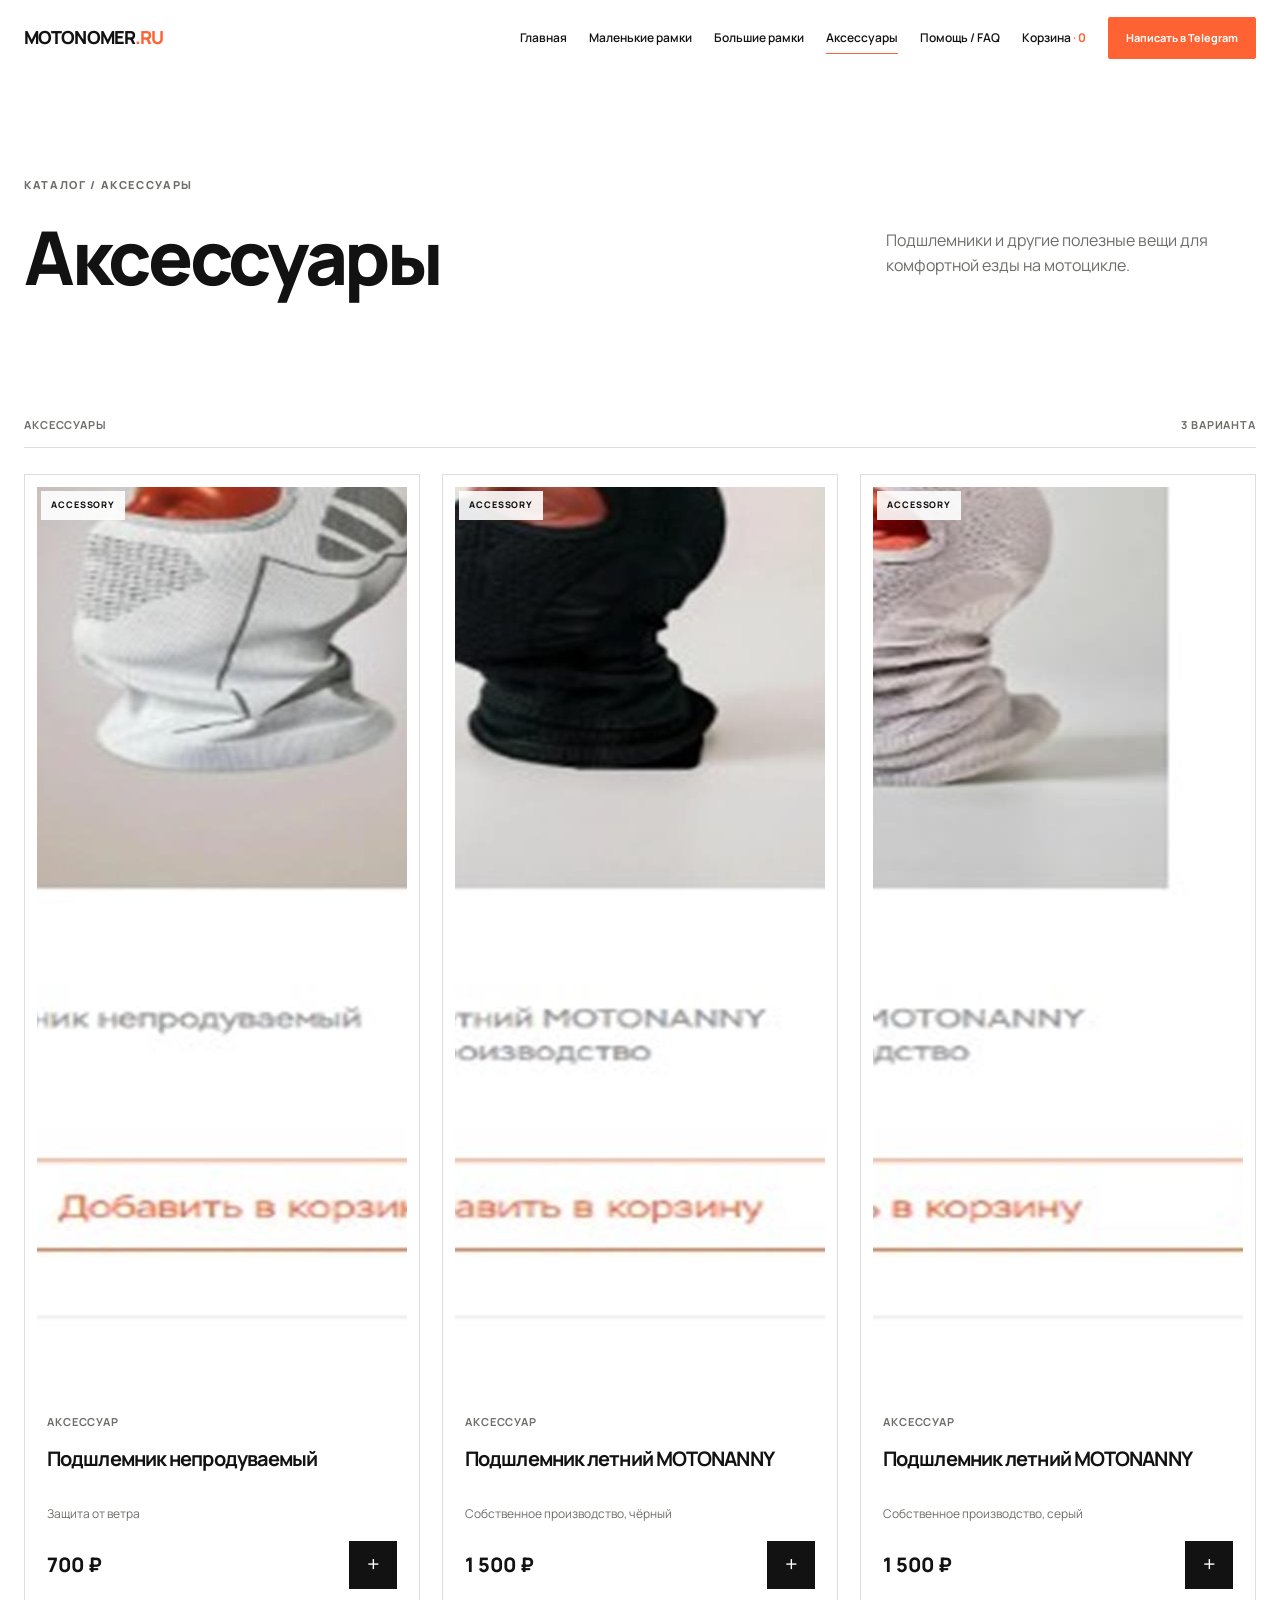
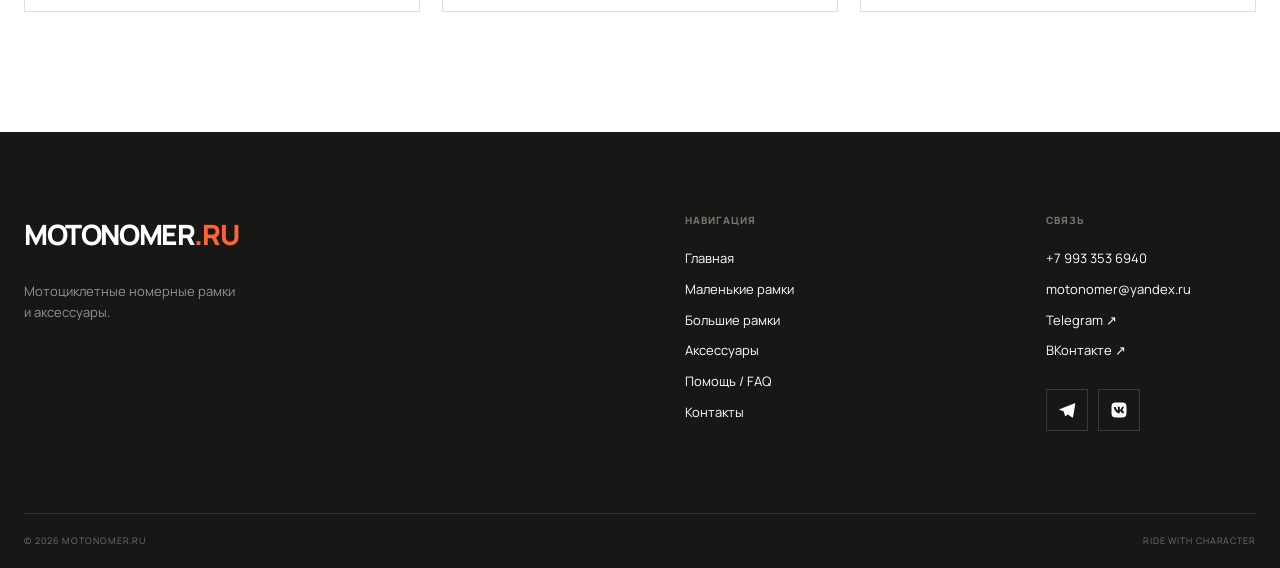
==== accessories.html @ c13fdf0e "first commit" ====
<!doctype html>
<html lang="ru">
<head>
  <meta charset="UTF-8">
  <meta name="viewport" content="width=device-width, initial-scale=1.0">
  <meta name="description" content="Мотоаксессуары MOTONOMER: подшлемники и другие товары для мотоциклиста.">
  <title>Аксессуары для мотоциклиста — MOTONOMER</title>
  <link rel="preconnect" href="https://fonts.googleapis.com">
  <link rel="preconnect" href="https://fonts.gstatic.com" crossorigin>
  <link href="https://fonts.googleapis.com/css2?family=Manrope:wght@400;500;600;700;800&display=swap" rel="stylesheet">
  <link rel="stylesheet" href="css/style.css">
  <script src="js/main.js" defer></script><script src="js/cart.js" defer></script>
</head>
<body data-page="accessories">
  <header class="site-header">
    <div class="container header-inner">
      <a class="logo" href="index.html">MOTONOMER<span>.RU</span></a>
      <button class="menu-toggle" type="button" aria-label="Открыть меню" aria-expanded="false"><span></span><span></span></button>
      <nav class="main-nav" aria-label="Основная навигация">
        <a href="index.html">Главная</a><a href="small.html">Маленькие рамки</a><a href="large.html">Большие рамки</a><a class="active" href="accessories.html">Аксессуары</a><a href="faq.html">Помощь / FAQ</a>
        <a class="cart-link" href="cart.html">Корзина <span>· <b data-cart-count>0</b></span></a>
        <a class="button button-small button-accent" href="#" data-telegram>Написать в Telegram</a>
      </nav>
    </div>
  </header>
  <main>
    <section class="page-hero">
      <div class="container page-hero-inner reveal">
        <div><p class="eyebrow">КАТАЛОГ / АКСЕССУАРЫ</p><h1>Аксессуары</h1></div>
        <p class="page-hero-text">Подшлемники и другие полезные вещи для комфортной езды на мотоцикле.</p>
      </div>
    </section>
    <section class="catalog-section">
      <div class="container">
        <div class="catalog-toolbar"><span>Аксессуары</span><span>3 варианта</span></div>
        <div class="product-grid" data-products="accessories"></div>
      </div>
    </section>
  </main>
  <footer class="site-footer">
    <div class="container footer-top">
      <div><a class="logo logo-light" href="index.html">MOTONOMER<span>.RU</span></a><p>Мотоциклетные номерные рамки<br>и аксессуары.</p></div>
      <nav aria-label="Навигация в подвале"><p>Навигация</p><a href="index.html">Главная</a><a href="small.html">Маленькие рамки</a><a href="large.html">Большие рамки</a><a href="accessories.html">Аксессуары</a><a href="faq.html">Помощь / FAQ</a><a href="index.html#contacts">Контакты</a></nav>
      <div class="footer-contact">
        <p>Связь</p>
        <a href="tel:+79933536940">+7 993 353 6940</a>
        <a href="mailto:motonomer@yandex.ru">motonomer@yandex.ru</a>
        <a href="#" data-telegram>Telegram ↗</a>
        <a href="#" data-vk>ВКонтакте ↗</a>
        <div class="social-links">
          <a class="social-link" href="#" data-telegram aria-label="Telegram">
            <svg viewBox="0 0 24 24" aria-hidden="true"><path d="M21.5 3.3 2.8 10.6c-1.3.5-1.3 1.2-.2 1.5l4.8 1.5 1.9 5.8c.2.7.4 1 1.1.6l2.7-2.2 5.2 3.8c1 .6 1.7.3 1.9-.9L22.9 4.6c.3-1.3-.5-1.8-1.4-1.3Z"/></svg>
          </a>
          <a class="social-link" href="#" data-vk aria-label="ВКонтакте">
            <svg viewBox="0 0 24 24" aria-hidden="true"><path d="M15.07 2H8.93C3.33 2 2 3.33 2 8.93v6.14C2 20.67 3.33 22 8.93 22h6.14C20.67 22 22 20.67 22 15.07V8.93C22 3.33 20.67 2 15.07 2zm3.08 14.27h-1.48c-.56 0-.73-.44-1.74-1.47-.87-.86-1.25-.97-1.47-.97-.3 0-.39.09-.39.51v1.34c0 .36-.12.58-1.07.58-1.58 0-3.33-.96-4.56-2.74-1.85-2.61-2.36-4.57-2.36-4.97 0-.22.09-.42.51-.42h1.48c.38 0 .53.18.68.59.74 2.14 1.98 4.02 2.49 4.02.19 0 .28-.09.28-.56V9.54c-.06-.98-.57-1.06-.57-1.41 0-.18.15-.36.39-.36h2.32c.32 0 .43.18.43.56v3.04c0 .32.14.43.23.43.19 0 .35-.11.7-.46 1.09-1.22 1.86-3.11 1.86-3.11.1-.22.28-.42.66-.42h1.48c.44 0 .54.23.44.56-.18.86-1.96 3.35-1.96 3.35-.16.25-.21.37 0 .65.15.21.64.63 1 .99.64.66 1.13 1.21 1.26 1.59.14.38-.07.58-.5.58z"/></svg>
          </a>
        </div>
      </div>
    </div>
    <div class="container footer-bottom"><span>© 2026 MOTONOMER.RU</span><span>RIDE WITH CHARACTER</span></div>
  </footer>
  <div class="toast" role="status" aria-live="polite">Товар добавлен в корзину</div>
</body>
</html>
---- css/style.css ----
:root {
  --bg: #fff;
  --surface: #f4f4f1;
  --surface-2: #ecece7;
  --text: #121212;
  --muted: #6d6d69;
  --accent: #ff6333;
  --accent-dark: #e84d1f;
  --border: #deded9;
  --dark: #171715;
  --radius-sm: 8px;
  --radius-md: 16px;
  --radius-lg: 28px;
  --container: 1240px;
  --shadow: 0 18px 55px rgba(16, 16, 14, .09);
}

* { box-sizing: border-box; }
html { scroll-behavior: smooth; }
body {
  margin: 0;
  min-width: 320px;
  overflow-x: hidden;
  color: var(--text);
  background: var(--bg);
  font-family: "Manrope", Arial, sans-serif;
  font-size: 16px;
  line-height: 1.6;
  -webkit-font-smoothing: antialiased;
}
body.menu-open { overflow: hidden; }
img { display: block; max-width: 100%; }
a { color: inherit; text-decoration: none; }
button, input { font: inherit; }
button { color: inherit; }
.container { width: min(calc(100% - 48px), var(--container)); margin-inline: auto; }
.section { padding: 112px 0; }
.eyebrow {
  margin: 0 0 24px;
  color: var(--muted);
  font-size: 11px;
  font-weight: 800;
  letter-spacing: .15em;
  text-transform: uppercase;
}
h1, h2, h3, p { margin-top: 0; }
h1, h2, h3 { line-height: 1.04; letter-spacing: -.045em; }
h1 { margin-bottom: 28px; font-size: clamp(48px, 5.8vw, 84px); font-weight: 800; }
h1 span { color: var(--accent); }
h2 { margin-bottom: 20px; font-size: clamp(38px, 4.3vw, 64px); font-weight: 800; }
h3 { font-size: 24px; }
.button-row { display: flex; flex-wrap: wrap; gap: 12px; margin-top: 38px; }
.button {
  display: inline-flex;
  min-height: 54px;
  align-items: center;
  justify-content: center;
  gap: 32px;
  padding: 14px 24px;
  border: 1px solid var(--text);
  border-radius: 2px;
  background: var(--text);
  color: #fff;
  font-size: 13px;
  font-weight: 700;
  transition: color .25s, background .25s, border-color .25s, transform .25s;
}
.button:hover { transform: translateY(-2px); }
.button-accent { border-color: var(--accent); background: var(--accent); }
.button-accent:hover { border-color: var(--accent-dark); background: var(--accent-dark); }
.button-ghost { border-color: var(--border); background: transparent; color: var(--text); }
.button-ghost:hover { border-color: var(--text); }
.button-small { min-height: 42px; padding: 10px 17px; font-size: 11px; }
.text-link {
  display: inline-block;
  padding-bottom: 4px;
  border-bottom: 1px solid currentColor;
  font-size: 13px;
  font-weight: 700;
}

/* Header */
.site-header {
  position: sticky;
  z-index: 100;
  top: 0;
  height: 76px;
  border-bottom: 1px solid transparent;
  transition: background .25s, border-color .25s, backdrop-filter .25s;
}
.site-header.scrolled {
  border-color: rgba(18,18,18,.08);
  background: rgba(255,255,255,.86);
  backdrop-filter: blur(16px);
}
.header-inner { display: flex; height: 100%; align-items: center; justify-content: space-between; }
.logo { font-size: 18px; font-weight: 800; letter-spacing: -.05em; white-space: nowrap; }
.logo span { color: var(--accent); }
.main-nav { display: flex; align-items: center; gap: 22px; }
.main-nav > a:not(.button) { position: relative; font-size: 12px; font-weight: 600; }
.main-nav > a:not(.button)::after {
  position: absolute;
  right: 0;
  bottom: -7px;
  left: 0;
  height: 1px;
  background: var(--accent);
  content: "";
  transform: scaleX(0);
  transform-origin: right;
  transition: transform .25s;
}
.main-nav > a:hover::after, .main-nav > a.active::after { transform: scaleX(1); transform-origin: left; }
.cart-link span { color: var(--accent); }
.menu-toggle { display: none; padding: 8px 0; border: 0; background: none; }
.menu-toggle span { display: block; width: 25px; height: 2px; margin: 5px 0; background: var(--text); transition: transform .25s; }

/* Hero */
.hero { min-height: calc(100vh - 76px); padding-top: 48px; display: flex; align-items: center; }
.hero-grid { display: grid; align-items: center; grid-template-columns: .94fr 1.06fr; gap: 7vw; }
.hero-copy { padding-bottom: 28px; }
.hero-lead { max-width: 590px; color: var(--muted); font-size: 18px; line-height: 1.7; }
.hero-visual { position: relative; }
.hero-image-wrap { position: relative; overflow: hidden; background: var(--surface); }
.hero-image-wrap::before {
  position: absolute; z-index: 1; inset: 18px;
  border: 1px solid rgba(18,18,18,.18); content: ""; pointer-events: none;
}
.hero-image-wrap img { width: 100%; aspect-ratio: 1; object-fit: cover; filter: saturate(.78) contrast(1.02); }
.hero-spec {
  position: absolute; z-index: 2; padding: 7px 10px;
  background: rgba(255,255,255,.9); font-size: 9px; font-weight: 800; letter-spacing: .12em;
}
.spec-top { top: 34px; left: 34px; }
.spec-bottom { right: 34px; bottom: 34px; left: 34px; display: flex; justify-content: space-between; }
.vertical-note {
  position: absolute; right: -27px; bottom: 0; margin: 0;
  color: var(--muted); font-size: 8px; font-weight: 700; letter-spacing: .2em;
  transform: rotate(-90deg) translateX(100%); transform-origin: right bottom;
}

/* Sections */
.section-heading { margin-bottom: 52px; }
.section-heading h2 { margin-bottom: 12px; }
.section-heading > p:last-child, .section-heading-row > div > p:last-child { color: var(--muted); }
.section-heading-row { display: flex; align-items: end; justify-content: space-between; }
.categories { background: var(--surface); }
.category-grid { display: grid; grid-template-columns: 1fr 1fr; gap: 18px; }
.category-card {
  position: relative; min-height: 590px; overflow: hidden; background: #e5e5df;
  transition: box-shadow .3s, transform .3s;
}
.category-card:hover { box-shadow: var(--shadow); transform: translateY(-5px); }
.category-card img {
  position: absolute; right: -4%; bottom: -8%; width: 73%;
  mix-blend-mode: multiply; transition: transform .45s ease;
}
.category-card:hover img { transform: scale(1.035) rotate(-1deg); }
.category-content { position: relative; z-index: 2; padding: 42px; }
.category-content p { margin-bottom: 16px; color: var(--muted); font-size: 12px; }
.category-content h3 { margin-bottom: 5px; font-size: clamp(36px, 4vw, 56px); }
.category-content strong { display: block; font-size: 16px; }
.category-content .text-link { margin-top: 34px; }
.category-card-dark { background: #262623; color: #fff; }
.category-card-dark img { filter: brightness(.8) contrast(1.12); mix-blend-mode: screen; }
.category-card-dark .category-content p { color: #aaa; }

.product-grid { display: grid; grid-template-columns: repeat(3, 1fr); gap: 22px; }
.product-card {
  position: relative; overflow: hidden; border: 1px solid var(--border); background: #fff;
  transition: box-shadow .28s, transform .28s;
}
.product-card:hover { box-shadow: var(--shadow); transform: translateY(-6px); }
.product-badge {
  position: absolute; z-index: 2; top: 16px; left: 16px; padding: 7px 10px;
  background: rgba(255,255,255,.9); font-size: 9px; font-weight: 800; letter-spacing: .1em;
}
.product-image { overflow: hidden; margin: 12px; background: var(--surface); }
.product-image img {
  width: 100%; aspect-ratio: 1; object-fit: cover; transition: transform .4s ease;
}
.product-card:hover .product-image img { transform: scale(1.035); }
.product-info { padding: 14px 22px 22px; }
.product-meta { margin-bottom: 18px; color: var(--muted); font-size: 11px; font-weight: 700; letter-spacing: .08em; text-transform: uppercase; }
.product-info h3 { min-height: 48px; margin-bottom: 8px; font-size: 20px; }
.product-detail { margin: 0 0 18px; color: var(--muted); font-size: 12px; line-height: 1.5; }
.product-buy { display: flex; align-items: center; justify-content: space-between; gap: 14px; }
.product-price { font-size: 20px; font-weight: 800; }
.add-to-cart {
  width: 48px; height: 48px; border: 1px solid var(--text); background: var(--text); color: #fff;
  cursor: pointer; font-size: 22px; transition: background .2s, border-color .2s, transform .2s;
}
.add-to-cart:hover { border-color: var(--accent); background: var(--accent); transform: rotate(90deg); }

.custom-section { padding-top: 40px; }
.accessories-section { background: var(--surface); }
.custom-panel {
  display: grid; min-height: 630px; overflow: hidden; background: var(--surface);
  grid-template-columns: .9fr 1.1fr;
}
.custom-copy { display: flex; align-items: flex-start; justify-content: center; flex-direction: column; padding: 7vw; }
.custom-copy p:not(.eyebrow) { max-width: 480px; margin-bottom: 32px; color: var(--muted); font-size: 17px; }
.custom-image { position: relative; overflow: hidden; background: #ddd; }
.custom-image img { width: 100%; height: 100%; object-fit: cover; filter: grayscale(.1) contrast(1.05); }
.custom-image span {
  position: absolute; right: 28px; bottom: 20px; color: rgba(255,255,255,.8);
  font-size: clamp(50px, 7vw, 100px); font-weight: 800; line-height: .75; letter-spacing: -.08em; text-align: right;
}
.editorial-section { padding: 160px 0; }
.editorial-grid { display: grid; grid-template-columns: .36fr 1fr; }
.editorial-grid h2 { font-size: clamp(50px, 7vw, 96px); }
.editorial-grid div > p { max-width: 650px; margin: 34px 0 0 auto; color: var(--muted); font-size: 19px; line-height: 1.8; }
.benefits { border-top: 1px solid var(--border); }
.benefit-grid { display: grid; border-top: 1px solid var(--border); grid-template-columns: repeat(4, 1fr); }
.benefit { min-height: 230px; padding: 28px 22px; border-right: 1px solid var(--border); }
.benefit:first-child { border-left: 1px solid var(--border); }
.benefit span { color: var(--accent); font-size: 10px; font-weight: 800; }
.benefit h3 { margin: 68px 0 10px; font-size: 18px; }
.benefit p { margin: 0; color: var(--muted); font-size: 13px; }

/* Catalog pages */
.page-hero { padding: 100px 0 76px; }
.page-hero-inner { display: grid; grid-template-columns: 1fr .45fr; gap: 40px; align-items: end; }
.page-hero h1 { margin: 0; }
.page-hero h1 span { display: block; margin-top: 15px; font-size: .27em; letter-spacing: .04em; }
.page-hero-text { color: var(--muted); font-size: 16px; }
.catalog-section { padding: 45px 0 120px; }
.catalog-toolbar {
  display: flex; align-items: center; justify-content: space-between;
  margin-bottom: 26px; padding-bottom: 14px; border-bottom: 1px solid var(--border);
  color: var(--muted); font-size: 11px; font-weight: 700; letter-spacing: .08em; text-transform: uppercase;
}

/* FAQ */
.faq-layout { display: grid; grid-template-columns: .42fr 1fr; gap: 8vw; padding: 40px 0 130px; }
.faq-aside { color: var(--muted); font-size: 14px; }
.faq-aside a { color: var(--text); font-weight: 700; border-bottom: 1px solid; }
.accordion { border-top: 1px solid var(--border); }
.accordion-item { border-bottom: 1px solid var(--border); }
.accordion-button {
  display: flex; width: 100%; align-items: center; justify-content: space-between;
  padding: 27px 0; border: 0; background: none; cursor: pointer;
  font-size: 17px; font-weight: 700; text-align: left;
}
.accordion-icon { font-size: 25px; font-weight: 400; transition: transform .3s; }
.accordion-item.open .accordion-icon { transform: rotate(45deg); }
.accordion-content { display: grid; grid-template-rows: 0fr; transition: grid-template-rows .35s ease; }
.accordion-item.open .accordion-content { grid-template-rows: 1fr; }
.accordion-content > div { overflow: hidden; }
.accordion-content p { max-width: 650px; margin: 0; padding: 0 45px 28px 0; color: var(--muted); }

/* Cart */
.cart-layout { display: grid; grid-template-columns: 1fr 390px; gap: 70px; padding: 40px 0 130px; }
.cart-items { border-top: 1px solid var(--border); }
.cart-item { display: grid; grid-template-columns: 120px 1fr auto; gap: 25px; padding: 22px 0; border-bottom: 1px solid var(--border); }
.cart-item img { width: 120px; height: 120px; object-fit: cover; background: var(--surface); }
.cart-item-info { display: flex; justify-content: center; flex-direction: column; }
.cart-item-info h3 { margin-bottom: 8px; font-size: 18px; }
.cart-item-info p { margin: 0; color: var(--muted); font-size: 12px; }
.cart-item-actions { display: flex; align-items: center; gap: 22px; }
.quantity { display: flex; align-items: center; border: 1px solid var(--border); }
.quantity button { width: 34px; height: 38px; border: 0; background: none; cursor: pointer; }
.quantity span { min-width: 25px; font-size: 13px; font-weight: 700; text-align: center; }
.item-total { min-width: 80px; font-weight: 800; text-align: right; }
.remove-item { border: 0; background: none; color: var(--muted); cursor: pointer; font-size: 18px; }
.order-summary { position: sticky; top: 105px; align-self: start; padding: 32px; background: var(--surface); }
.order-summary h2 { font-size: 27px; }
.summary-line { display: flex; justify-content: space-between; padding: 15px 0; border-bottom: 1px solid var(--border); font-size: 14px; }
.summary-total { margin: 10px 0 25px; padding-top: 24px; border: 0; font-size: 20px; font-weight: 800; }
.order-summary .button { width: 100%; }
.order-note { margin: 16px 0 0; color: var(--muted); font-size: 11px; }
.empty-cart { padding: 75px 0; text-align: center; }
.empty-cart h2 { font-size: 34px; }
.empty-cart p { margin-bottom: 30px; color: var(--muted); }

/* Checkout modal */
.checkout-modal {
  position: fixed;
  z-index: 300;
  inset: 0;
  display: grid;
  place-items: center;
  padding: 24px;
}
.checkout-modal[hidden] { display: none; }
body.checkout-open { overflow: hidden; }
.checkout-overlay {
  position: absolute;
  inset: 0;
  background: rgba(18, 18, 18, .45);
  backdrop-filter: blur(4px);
}
.checkout-dialog {
  position: relative;
  z-index: 1;
  width: min(100%, 560px);
  max-height: calc(100vh - 48px);
  overflow: auto;
  padding: 34px 32px 28px;
  background: #fff;
  box-shadow: var(--shadow);
}
.checkout-close {
  position: absolute;
  top: 18px;
  right: 18px;
  width: 36px;
  height: 36px;
  border: 0;
  background: none;
  color: var(--muted);
  cursor: pointer;
  font-size: 28px;
  line-height: 1;
}
.checkout-dialog h2 {
  margin-bottom: 24px;
  font-size: 34px;
}
.checkout-items { border-top: 1px solid var(--border); }
.checkout-item {
  display: grid;
  grid-template-columns: 72px 1fr;
  gap: 16px;
  padding: 18px 0;
  border-bottom: 1px solid var(--border);
}
.checkout-item img {
  width: 72px;
  height: 72px;
  object-fit: cover;
  background: var(--surface);
}
.checkout-item-info h3 {
  margin-bottom: 6px;
  font-size: 15px;
  line-height: 1.3;
}
.checkout-item-info p {
  margin: 0;
  color: var(--muted);
  font-size: 12px;
}
.checkout-item-actions {
  grid-column: 1 / -1;
  display: flex;
  align-items: center;
  justify-content: space-between;
  gap: 16px;
}
.checkout-total {
  display: flex;
  justify-content: space-between;
  padding: 20px 0 24px;
  font-size: 20px;
  font-weight: 800;
}
.checkout-form { display: grid; gap: 14px; }
.field input {
  width: 100%;
  min-height: 52px;
  padding: 14px 16px;
  border: 1px solid var(--border);
  border-radius: var(--radius-sm);
  background: #fff;
  color: var(--text);
  font-size: 15px;
}
.field input:focus {
  outline: none;
  border-color: var(--text);
}
.delivery-fieldset {
  margin: 8px 0 0;
  padding: 0;
  border: 0;
}
.delivery-fieldset legend {
  margin-bottom: 12px;
  font-size: 15px;
  font-weight: 700;
}
.radio-option {
  display: flex;
  align-items: center;
  gap: 10px;
  margin-bottom: 10px;
  color: var(--text);
  font-size: 14px;
  cursor: pointer;
}
.radio-option input {
  width: 18px;
  height: 18px;
  margin: 0;
  accent-color: var(--accent);
}
.checkout-submit { width: 100%; margin-top: 8px; }
.checkout-legal {
  margin: 0;
  color: var(--muted);
  font-size: 11px;
  line-height: 1.5;
  text-align: center;
}
.visually-hidden {
  position: absolute;
  width: 1px;
  height: 1px;
  padding: 0;
  margin: -1px;
  overflow: hidden;
  clip: rect(0, 0, 0, 0);
  white-space: nowrap;
  border: 0;
}

/* Contacts */
.contacts-section { padding: 0; }
.contacts-map-wrap {
  position: relative;
  min-height: 520px;
  background: var(--surface);
}
.contacts-map-wrap iframe {
  display: block;
  width: 100%;
  min-height: 520px;
  border: 0;
}
.contacts-card {
  position: absolute;
  z-index: 2;
  top: 50%;
  left: max(24px, calc((100% - var(--container)) / 2));
  width: min(360px, calc(100% - 48px));
  padding: 34px 32px;
  background: #fff;
  box-shadow: var(--shadow);
  transform: translateY(-50%);
}
.contacts-card h2 {
  margin-bottom: 22px;
  font-size: 32px;
}
.contacts-list {
  margin: 0 0 24px;
  padding: 0;
  list-style: none;
}
.contacts-list li {
  margin-bottom: 12px;
  color: var(--muted);
  font-size: 15px;
  line-height: 1.5;
}
.contacts-list a {
  color: var(--text);
  font-weight: 600;
  transition: color .2s;
}
.contacts-list a:hover { color: var(--accent); }
.contacts-map-link { color: var(--text); }
.social-links {
  display: flex;
  gap: 10px;
  margin-top: 22px;
}
.social-link {
  display: inline-flex;
  width: 42px;
  height: 42px;
  align-items: center;
  justify-content: center;
  border: 1px solid var(--border);
  color: var(--text);
  transition: background .2s, border-color .2s, color .2s;
}
.social-link svg { display: block; width: 18px; height: 18px; fill: currentColor; transition: fill .2s; }
.social-link:hover {
  border-color: var(--accent);
  background: var(--accent);
  color: #fff;
}
.social-link:hover svg { fill: #fff; }
.footer-contact {
  display: flex;
  flex-direction: column;
  align-items: flex-start;
}
.footer-contact .social-links { margin-top: 18px; }
.footer-contact .social-link {
  margin-bottom: 0;
  border-color: #3a3a37;
  color: #fff;
}
.footer-contact .social-link svg { fill: #fff; }
.footer-top .social-link:hover {
  border-color: var(--accent);
  background: var(--accent);
  color: #fff;
}
.footer-top .social-link:hover svg { fill: #fff; }

/* Footer and feedback */
.site-footer { padding: 80px 0 20px; background: var(--dark); color: #fff; }
.footer-top { display: grid; grid-template-columns: 1fr .5fr .35fr; gap: 60px; padding-bottom: 80px; }
.logo-light { font-size: 28px; }
.footer-top > div:first-child p { margin: 24px 0 0; color: #92928f; font-size: 13px; }
.footer-top nav { display: flex; flex-direction: column; align-items: flex-start; }
.footer-top nav p, .footer-contact p { margin-bottom: 20px; color: #73736f; font-size: 10px; font-weight: 800; letter-spacing: .1em; text-transform: uppercase; }
.footer-top nav a, .footer-contact a { margin-bottom: 10px; font-size: 13px; }
.footer-top a:hover { color: var(--accent); }
.footer-bottom { display: flex; justify-content: space-between; padding-top: 20px; border-top: 1px solid #333330; color: #71716e; font-size: 9px; letter-spacing: .1em; }
.toast {
  position: fixed; z-index: 200; right: 24px; bottom: 24px; padding: 15px 20px;
  background: var(--text); color: #fff; font-size: 12px; font-weight: 700;
  opacity: 0; pointer-events: none; transform: translateY(20px);
  transition: opacity .25s, transform .25s;
}
.toast.show { opacity: 1; transform: translateY(0); }
.reveal { opacity: 0; transform: translateY(24px); transition: opacity .7s ease, transform .7s ease; }
.reveal.visible { opacity: 1; transform: none; }

@media (max-width: 1200px) {
  .main-nav { gap: 16px; }
}

@media (max-width: 1080px) {
  .main-nav { gap: 14px; }
  .main-nav .button { display: none; }
  .hero-grid { gap: 4vw; }
  .category-card { min-height: 510px; }
  .product-grid { grid-template-columns: repeat(2, 1fr); }
  .benefit-grid { grid-template-columns: repeat(2, 1fr); }
  .benefit:nth-child(3) { border-left: 1px solid var(--border); }
  .cart-layout { grid-template-columns: 1fr 320px; gap: 35px; }
}

@media (max-width: 760px) {
  .container { width: min(calc(100% - 32px), var(--container)); }
  .section { padding: 78px 0; }
  .site-header { height: 66px; }
  .menu-toggle { position: relative; z-index: 102; display: block; }
  .menu-open .menu-toggle span:first-child { transform: translateY(3.5px) rotate(45deg); }
  .menu-open .menu-toggle span:last-child { transform: translateY(-3.5px) rotate(-45deg); }
  .main-nav {
    position: fixed; z-index: 101; inset: 0; display: flex; align-items: flex-start; justify-content: center;
    flex-direction: column; gap: 4px; padding: 90px 24px 30px;
    background: #fff; opacity: 0; pointer-events: none; transform: translateY(-12px);
    transition: opacity .25s, transform .25s;
  }
  .menu-open .main-nav { opacity: 1; pointer-events: auto; transform: none; }
  .main-nav > a:not(.button) { width: 100%; padding: 13px 0; border-bottom: 1px solid var(--border); font-size: 20px; }
  .main-nav > a:not(.button)::after { display: none; }
  .main-nav .button { display: inline-flex; width: 100%; margin-top: 18px; }
  .hero { min-height: auto; padding: 74px 0 80px; }
  .hero-grid { grid-template-columns: 1fr; gap: 58px; }
  h1 { font-size: clamp(43px, 13vw, 64px); }
  .hero-lead { font-size: 16px; }
  .hero-copy .button { flex-grow: 1; }
  .vertical-note { display: none; }
  .category-grid { grid-template-columns: 1fr; }
  .category-card { min-height: 470px; }
  .category-content { padding: 30px; }
  .category-card img { width: 78%; }
  .section-heading { margin-bottom: 35px; }
  .desktop-link { display: none; }
  .product-grid { grid-template-columns: 1fr; }
  .custom-section { padding-top: 20px; }
  .custom-panel { grid-template-columns: 1fr; }
  .custom-copy { padding: 50px 28px; }
  .custom-image { min-height: 380px; }
  .editorial-section { padding: 100px 0; }
  .editorial-grid { grid-template-columns: 1fr; }
  .editorial-grid h2 { font-size: 52px; }
  .editorial-grid div > p { margin-top: 25px; font-size: 16px; }
  .benefit-grid { grid-template-columns: 1fr; }
  .benefit { min-height: 190px; border-left: 1px solid var(--border); }
  .benefit h3 { margin-top: 45px; }
  .page-hero { padding: 75px 0 45px; }
  .page-hero-inner { grid-template-columns: 1fr; gap: 25px; }
  .page-hero h1 { font-size: 54px; }
  .catalog-section { padding-top: 30px; }
  .faq-layout { grid-template-columns: 1fr; padding-bottom: 90px; }
  .faq-aside { margin-bottom: 20px; }
  .accordion-button { font-size: 15px; }
  .cart-layout { grid-template-columns: 1fr; padding-bottom: 90px; }
  .cart-item { grid-template-columns: 90px 1fr; }
  .cart-item img { width: 90px; height: 90px; }
  .cart-item-actions { grid-column: 1 / -1; justify-content: space-between; }
  .order-summary { position: static; }
  .checkout-dialog { padding: 28px 20px 22px; }
  .checkout-dialog h2 { font-size: 28px; }
  .footer-top { grid-template-columns: 1fr 1fr; gap: 50px 30px; }
  .footer-top > div:first-child { grid-column: 1 / -1; }
  .contacts-map-wrap { min-height: 680px; }
  .contacts-map-wrap iframe { min-height: 680px; }
  .contacts-card {
    top: auto;
    right: 24px;
    bottom: 24px;
    left: 24px;
    width: auto;
    transform: none;
  }
}

@media (max-width: 420px) {
  .container { width: min(calc(100% - 24px), var(--container)); }
  h1 { font-size: 42px; }
  h2 { font-size: 37px; }
  .button-row { flex-direction: column; }
  .button-row .button { width: 100%; }
  .hero-spec { font-size: 7px; }
  .category-card { min-height: 430px; }
  .category-content h3 { font-size: 38px; }
  .product-info { padding-inline: 18px; }
  .footer-top { grid-template-columns: 1fr; }
  .footer-top > div:first-child { grid-column: auto; }
  .footer-bottom { gap: 16px; flex-direction: column; }
  .contacts-card { padding: 24px 20px; }
  .contacts-card h2 { font-size: 26px; }
}

@media (prefers-reduced-motion: reduce) {
  html { scroll-behavior: auto; }
  *, *::before, *::after { scroll-behavior: auto !important; transition-duration: .01ms !important; animation-duration: .01ms !important; }
  .reveal { opacity: 1; transform: none; }
}
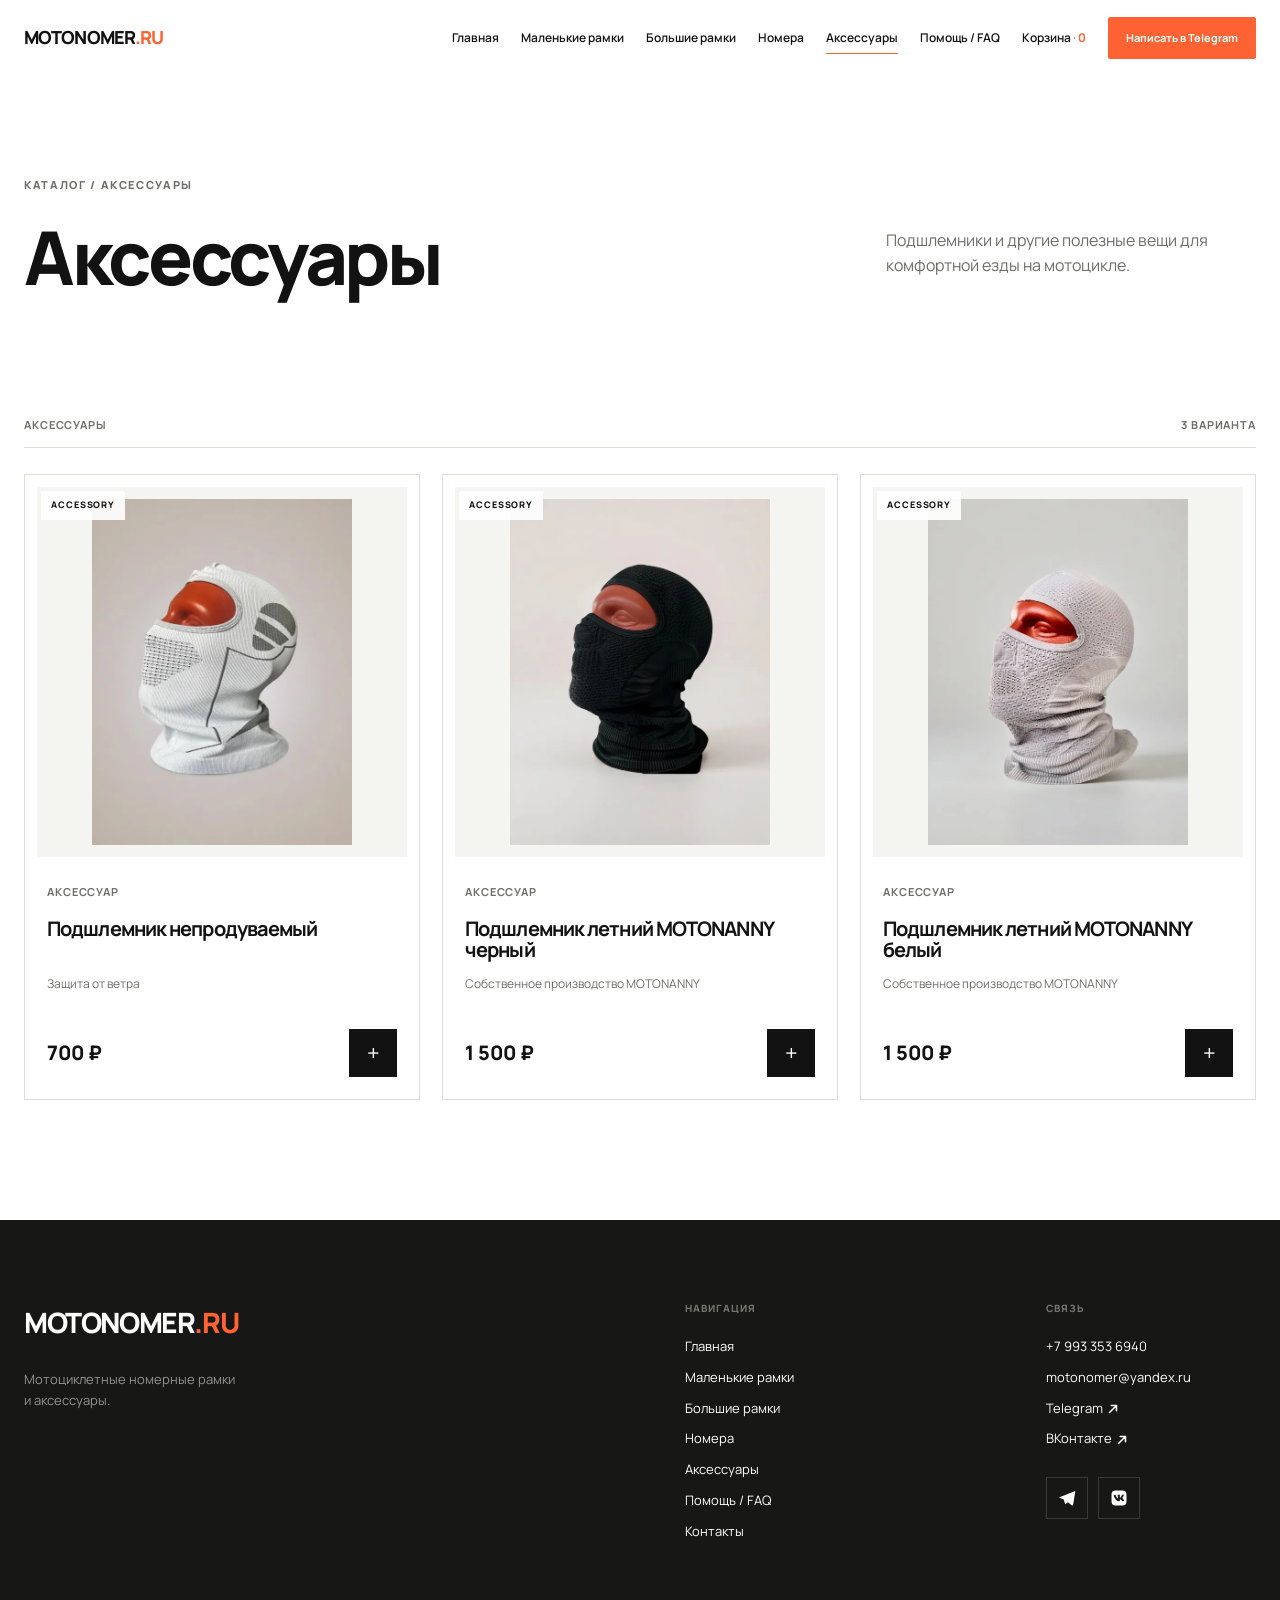
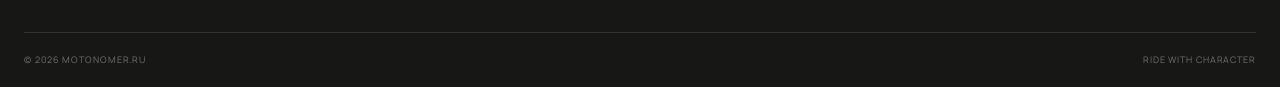
==== commit 2add9c64: "добавление каталога" ====
--- a/accessories.html
+++ b/accessories.html
@@ -5,11 +5,15 @@
   <meta name="viewport" content="width=device-width, initial-scale=1.0">
   <meta name="description" content="Мотоаксессуары MOTONOMER: подшлемники и другие товары для мотоциклиста.">
   <title>Аксессуары для мотоциклиста — MOTONOMER</title>
+  <link rel="icon" href="favicon.svg" type="image/svg+xml">
+  <link rel="icon" href="favicon-32.png" sizes="32x32" type="image/png">
+  <link rel="icon" href="favicon-16.png" sizes="16x16" type="image/png">
+  <link rel="apple-touch-icon" href="apple-touch-icon.png">
   <link rel="preconnect" href="https://fonts.googleapis.com">
   <link rel="preconnect" href="https://fonts.gstatic.com" crossorigin>
   <link href="https://fonts.googleapis.com/css2?family=Manrope:wght@400;500;600;700;800&display=swap" rel="stylesheet">
   <link rel="stylesheet" href="css/style.css">
-  <script src="js/main.js" defer></script><script src="js/cart.js" defer></script>
+  <script src="js/products.js" defer></script><script src="js/main.js" defer></script><script src="js/cart.js" defer></script>
 </head>
 <body data-page="accessories">
   <header class="site-header">
@@ -17,7 +21,7 @@
       <a class="logo" href="index.html">MOTONOMER<span>.RU</span></a>
       <button class="menu-toggle" type="button" aria-label="Открыть меню" aria-expanded="false"><span></span><span></span></button>
       <nav class="main-nav" aria-label="Основная навигация">
-        <a href="index.html">Главная</a><a href="small.html">Маленькие рамки</a><a href="large.html">Большие рамки</a><a class="active" href="accessories.html">Аксессуары</a><a href="faq.html">Помощь / FAQ</a>
+        <a href="index.html">Главная</a><a href="small.html">Маленькие рамки</a><a href="large.html">Большие рамки</a><a href="plates.html">Номера</a><a class="active" href="accessories.html">Аксессуары</a><a href="faq.html">Помощь / FAQ</a>
         <a class="cart-link" href="cart.html">Корзина <span>· <b data-cart-count>0</b></span></a>
         <a class="button button-small button-accent" href="#" data-telegram>Написать в Telegram</a>
       </nav>
@@ -40,13 +44,13 @@
   <footer class="site-footer">
     <div class="container footer-top">
       <div><a class="logo logo-light" href="index.html">MOTONOMER<span>.RU</span></a><p>Мотоциклетные номерные рамки<br>и аксессуары.</p></div>
-      <nav aria-label="Навигация в подвале"><p>Навигация</p><a href="index.html">Главная</a><a href="small.html">Маленькие рамки</a><a href="large.html">Большие рамки</a><a href="accessories.html">Аксессуары</a><a href="faq.html">Помощь / FAQ</a><a href="index.html#contacts">Контакты</a></nav>
+      <nav aria-label="Навигация в подвале"><p>Навигация</p><a href="index.html">Главная</a><a href="small.html">Маленькие рамки</a><a href="large.html">Большие рамки</a><a href="plates.html">Номера</a><a href="accessories.html">Аксессуары</a><a href="faq.html">Помощь / FAQ</a><a href="index.html#contacts">Контакты</a></nav>
       <div class="footer-contact">
         <p>Связь</p>
         <a href="tel:+79933536940">+7 993 353 6940</a>
         <a href="mailto:motonomer@yandex.ru">motonomer@yandex.ru</a>
-        <a href="#" data-telegram>Telegram ↗</a>
-        <a href="#" data-vk>ВКонтакте ↗</a>
+        <a href="#" data-telegram>Telegram <svg class="icon-arrow" viewBox="0 0 16 16" aria-hidden="true"><path d="M4 12 12 4M6 4h6v6"/></svg></a>
+        <a href="#" data-vk>ВКонтакте <svg class="icon-arrow" viewBox="0 0 16 16" aria-hidden="true"><path d="M4 12 12 4M6 4h6v6"/></svg></a>
         <div class="social-links">
           <a class="social-link" href="#" data-telegram aria-label="Telegram">
             <svg viewBox="0 0 24 24" aria-hidden="true"><path d="M21.5 3.3 2.8 10.6c-1.3.5-1.3 1.2-.2 1.5l4.8 1.5 1.9 5.8c.2.7.4 1 1.1.6l2.7-2.2 5.2 3.8c1 .6 1.7.3 1.9-.9L22.9 4.6c.3-1.3-.5-1.8-1.4-1.3Z"/></svg>
--- a/css/style.css
+++ b/css/style.css
@@ -1,18 +1,26 @@
 :root {
-  --bg: #fff;
-  --surface: #f4f4f1;
+  --color-bg: #fff;
+  --color-surface: #f4f4f1;
+  --color-text: #121212;
+  --color-text-muted: #6d6d69;
+  --color-accent: #ff6333;
+  --color-border: #deded9;
+  --shadow-sm: 0 8px 24px rgba(16, 16, 14, .07);
+  --shadow-md: 0 18px 55px rgba(16, 16, 14, .09);
+  --bg: var(--color-bg);
+  --surface: var(--color-surface);
   --surface-2: #ecece7;
-  --text: #121212;
-  --muted: #6d6d69;
-  --accent: #ff6333;
+  --text: var(--color-text);
+  --muted: var(--color-text-muted);
+  --accent: var(--color-accent);
   --accent-dark: #e84d1f;
-  --border: #deded9;
+  --border: var(--color-border);
   --dark: #171715;
   --radius-sm: 8px;
   --radius-md: 16px;
   --radius-lg: 28px;
   --container: 1240px;
-  --shadow: 0 18px 55px rgba(16, 16, 14, .09);
+  --shadow: var(--shadow-md);
 }
 
 * { box-sizing: border-box; }
@@ -33,6 +41,10 @@
 a { color: inherit; text-decoration: none; }
 button, input { font: inherit; }
 button { color: inherit; }
+:where(a, button, input):focus-visible {
+  outline: 3px solid rgba(255, 99, 51, .38);
+  outline-offset: 4px;
+}
 .container { width: min(calc(100% - 48px), var(--container)); margin-inline: auto; }
 .section { padding: 112px 0; }
 .eyebrow {
@@ -71,6 +83,18 @@
 .button-ghost { border-color: var(--border); background: transparent; color: var(--text); }
 .button-ghost:hover { border-color: var(--text); }
 .button-small { min-height: 42px; padding: 10px 17px; font-size: 11px; }
+.icon-arrow {
+  width: 14px;
+  height: 14px;
+  flex: 0 0 14px;
+  fill: none;
+  stroke: currentColor;
+  stroke-width: 1.8;
+  stroke-linecap: round;
+  stroke-linejoin: round;
+  vertical-align: middle;
+}
+.button .icon-arrow { width: 16px; height: 16px; flex-basis: 16px; }
 .text-link {
   display: inline-block;
   padding-bottom: 4px;
@@ -165,7 +189,7 @@
 .category-card-dark img { filter: brightness(.8) contrast(1.12); mix-blend-mode: screen; }
 .category-card-dark .category-content p { color: #aaa; }
 
-.product-grid { display: grid; grid-template-columns: repeat(3, 1fr); gap: 22px; }
+.product-grid { display: grid; grid-template-columns: repeat(auto-fit, minmax(260px, 1fr)); gap: 22px; }
 .product-card {
   position: relative; overflow: hidden; border: 1px solid var(--border); background: #fff;
   transition: box-shadow .28s, transform .28s;
@@ -175,25 +199,84 @@
   position: absolute; z-index: 2; top: 16px; left: 16px; padding: 7px 10px;
   background: rgba(255,255,255,.9); font-size: 9px; font-weight: 800; letter-spacing: .1em;
 }
-.product-image { overflow: hidden; margin: 12px; background: var(--surface); }
+.product-image { overflow: hidden; margin: 12px; aspect-ratio: 1; background: var(--surface); }
 .product-image img {
-  width: 100%; aspect-ratio: 1; object-fit: cover; transition: transform .4s ease;
+  width: 100%; height: 100%; padding: 12px; object-fit: contain; transition: transform .4s ease;
 }
 .product-card:hover .product-image img { transform: scale(1.035); }
 .product-info { padding: 14px 22px 22px; }
 .product-meta { margin-bottom: 18px; color: var(--muted); font-size: 11px; font-weight: 700; letter-spacing: .08em; text-transform: uppercase; }
 .product-info h3 { min-height: 48px; margin-bottom: 8px; font-size: 20px; }
-.product-detail { margin: 0 0 18px; color: var(--muted); font-size: 12px; line-height: 1.5; }
+.product-detail { margin: 0 0 18px; color: var(--muted); font-size: 12px; line-height: 1.5; min-height: 36px; }
 .product-buy { display: flex; align-items: center; justify-content: space-between; gap: 14px; }
-.product-price { font-size: 20px; font-weight: 800; }
+.product-price { flex: 1 1 auto; min-width: 0; font-size: 20px; font-weight: 800; }
 .add-to-cart {
-  width: 48px; height: 48px; border: 1px solid var(--text); background: var(--text); color: #fff;
-  cursor: pointer; font-size: 22px; transition: background .2s, border-color .2s, transform .2s;
+  flex: 0 0 48px;
+  width: 48px;
+  min-width: 48px;
+  height: 48px;
+  min-height: 48px;
+  padding: 0;
+  border: 1px solid var(--text);
+  background: var(--text);
+  color: #fff;
+  appearance: none;
+  -webkit-appearance: none;
+  border-radius: 0;
+  cursor: pointer;
+  font-size: 22px;
+  line-height: 1;
+  text-align: center;
+  transition: background .2s, border-color .2s, transform .2s;
 }
 .add-to-cart:hover { border-color: var(--accent); background: var(--accent); transform: rotate(90deg); }
+.product-quantity {
+  display: inline-flex;
+  align-items: center;
+  gap: 6px;
+}
+.product-quantity-button {
+  flex: 0 0 40px;
+  width: 40px;
+  height: 40px;
+  min-width: 40px;
+  padding: 0;
+  border: 1px solid var(--border);
+  background: #fff;
+  color: var(--text);
+  appearance: none;
+  -webkit-appearance: none;
+  cursor: pointer;
+  font-size: 20px;
+  line-height: 1;
+  transition: border-color .2s, background .2s, color .2s, transform .2s;
+}
+.product-quantity-button:hover {
+  border-color: var(--text);
+  transform: translateY(-1px);
+}
+.product-quantity-button-accent {
+  border-color: var(--accent);
+  background: var(--accent);
+  color: #fff;
+}
+.product-quantity-button-accent:hover {
+  border-color: var(--accent-dark);
+  background: var(--accent-dark);
+}
+.product-quantity-value {
+  min-width: 20px;
+  font-size: 15px;
+  font-weight: 800;
+  text-align: center;
+}
 
 .custom-section { padding-top: 40px; }
 .accessories-section { background: var(--surface); }
+.plates-section .product-grid,
+.plates-grid {
+  grid-template-columns: repeat(2, minmax(0, 420px));
+}
 .custom-panel {
   display: grid; min-height: 630px; overflow: hidden; background: var(--surface);
   grid-template-columns: .9fr 1.1fr;
@@ -513,12 +596,52 @@
 .footer-top a:hover { color: var(--accent); }
 .footer-bottom { display: flex; justify-content: space-between; padding-top: 20px; border-top: 1px solid #333330; color: #71716e; font-size: 9px; letter-spacing: .1em; }
 .toast {
-  position: fixed; z-index: 200; right: 24px; bottom: 24px; padding: 15px 20px;
+  position: fixed; z-index: 200; right: 24px; bottom: 96px; padding: 15px 20px;
   background: var(--text); color: #fff; font-size: 12px; font-weight: 700;
   opacity: 0; pointer-events: none; transform: translateY(20px);
   transition: opacity .25s, transform .25s;
 }
 .toast.show { opacity: 1; transform: translateY(0); }
+.floating-cart {
+  position: fixed;
+  z-index: 140;
+  right: max(16px, env(safe-area-inset-right));
+  bottom: max(16px, env(safe-area-inset-bottom));
+  display: inline-flex;
+  min-width: 62px;
+  height: 56px;
+  align-items: center;
+  justify-content: center;
+  gap: 9px;
+  padding: 0 18px;
+  border: 1px solid rgba(255,255,255,.16);
+  border-radius: 999px;
+  background: var(--dark);
+  color: #fff;
+  box-shadow: var(--shadow-md);
+  font-size: 13px;
+  font-weight: 800;
+  transition: background .2s, transform .2s;
+}
+.floating-cart:hover { background: var(--accent); transform: translateY(-3px); }
+.floating-cart svg { width: 19px; height: 19px; fill: none; stroke: currentColor; stroke-width: 1.8; }
+.floating-cart-count {
+  display: inline-flex;
+  min-width: 24px;
+  height: 24px;
+  align-items: center;
+  justify-content: center;
+  padding: 0 6px;
+  border-radius: 999px;
+  background: rgba(255, 255, 255, .12);
+  font-size: 12px;
+  line-height: 1;
+}
+.floating-cart.is-empty { display: none; }
+.floating-cart.bump { animation: cart-bump .35s ease; }
+@keyframes cart-bump {
+  50% { transform: scale(1.12); }
+}
 .reveal { opacity: 0; transform: translateY(24px); transition: opacity .7s ease, transform .7s ease; }
 .reveal.visible { opacity: 1; transform: none; }
 
@@ -531,7 +654,7 @@
   .main-nav .button { display: none; }
   .hero-grid { gap: 4vw; }
   .category-card { min-height: 510px; }
-  .product-grid { grid-template-columns: repeat(2, 1fr); }
+  .product-grid { grid-template-columns: repeat(auto-fit, minmax(250px, 1fr)); }
   .benefit-grid { grid-template-columns: repeat(2, 1fr); }
   .benefit:nth-child(3) { border-left: 1px solid var(--border); }
   .cart-layout { grid-template-columns: 1fr 320px; gap: 35px; }
@@ -542,15 +665,46 @@
   .section { padding: 78px 0; }
   .site-header { height: 66px; }
   .menu-toggle { position: relative; z-index: 102; display: block; }
+  .menu-open .site-header,
+  .menu-open .site-header.scrolled {
+    overflow: visible;
+    background: #fff;
+    backdrop-filter: none;
+    -webkit-backdrop-filter: none;
+  }
   .menu-open .menu-toggle span:first-child { transform: translateY(3.5px) rotate(45deg); }
   .menu-open .menu-toggle span:last-child { transform: translateY(-3.5px) rotate(-45deg); }
   .main-nav {
-    position: fixed; z-index: 101; inset: 0; display: flex; align-items: flex-start; justify-content: center;
-    flex-direction: column; gap: 4px; padding: 90px 24px 30px;
-    background: #fff; opacity: 0; pointer-events: none; transform: translateY(-12px);
-    transition: opacity .25s, transform .25s;
+    position: fixed;
+    z-index: 101;
+    top: 0;
+    right: 0;
+    bottom: 0;
+    left: 0;
+    display: flex;
+    align-items: flex-start;
+    justify-content: flex-start;
+    flex-direction: column;
+    gap: 4px;
+    width: 100%;
+    min-height: 100vh;
+    min-height: 100dvh;
+    padding: 90px 24px max(30px, env(safe-area-inset-bottom));
+    overflow-y: auto;
+    -webkit-overflow-scrolling: touch;
+    background: #fff;
+    opacity: 0;
+    visibility: hidden;
+    pointer-events: none;
+    transform: translateY(-12px);
+    transition: opacity .25s, transform .25s, visibility .25s;
   }
-  .menu-open .main-nav { opacity: 1; pointer-events: auto; transform: none; }
+  .menu-open .main-nav {
+    opacity: 1;
+    visibility: visible;
+    pointer-events: auto;
+    transform: none;
+  }
   .main-nav > a:not(.button) { width: 100%; padding: 13px 0; border-bottom: 1px solid var(--border); font-size: 20px; }
   .main-nav > a:not(.button)::after { display: none; }
   .main-nav .button { display: inline-flex; width: 100%; margin-top: 18px; }
@@ -567,6 +721,15 @@
   .section-heading { margin-bottom: 35px; }
   .desktop-link { display: none; }
   .product-grid { grid-template-columns: 1fr; }
+  .plates-section .product-grid,
+  .plates-grid { grid-template-columns: 1fr; }
+  .product-quantity-button {
+    flex-basis: 38px;
+    width: 38px;
+    height: 38px;
+    min-width: 38px;
+  }
+  .product-quantity-value { min-width: 18px; }
   .custom-section { padding-top: 20px; }
   .custom-panel { grid-template-columns: 1fr; }
   .custom-copy { padding: 50px 28px; }
@@ -604,6 +767,8 @@
     width: auto;
     transform: none;
   }
+  .floating-cart { right: max(16px, env(safe-area-inset-right)); bottom: max(16px, env(safe-area-inset-bottom)); }
+  .toast { right: 16px; bottom: 92px; }
 }
 
 @media (max-width: 420px) {
@@ -621,6 +786,10 @@
   .footer-bottom { gap: 16px; flex-direction: column; }
   .contacts-card { padding: 24px 20px; }
   .contacts-card h2 { font-size: 26px; }
+  .floating-cart { width: auto; min-width: 54px; height: 54px; padding: 0 14px; gap: 8px; }
+  .floating-cart-label { display: none; }
+  .floating-cart-count { min-width: 22px; height: 22px; padding: 0 5px; font-size: 11px; }
+  .toast { left: 16px; right: 16px; bottom: 88px; text-align: center; }
 }
 
 @media (prefers-reduced-motion: reduce) {
